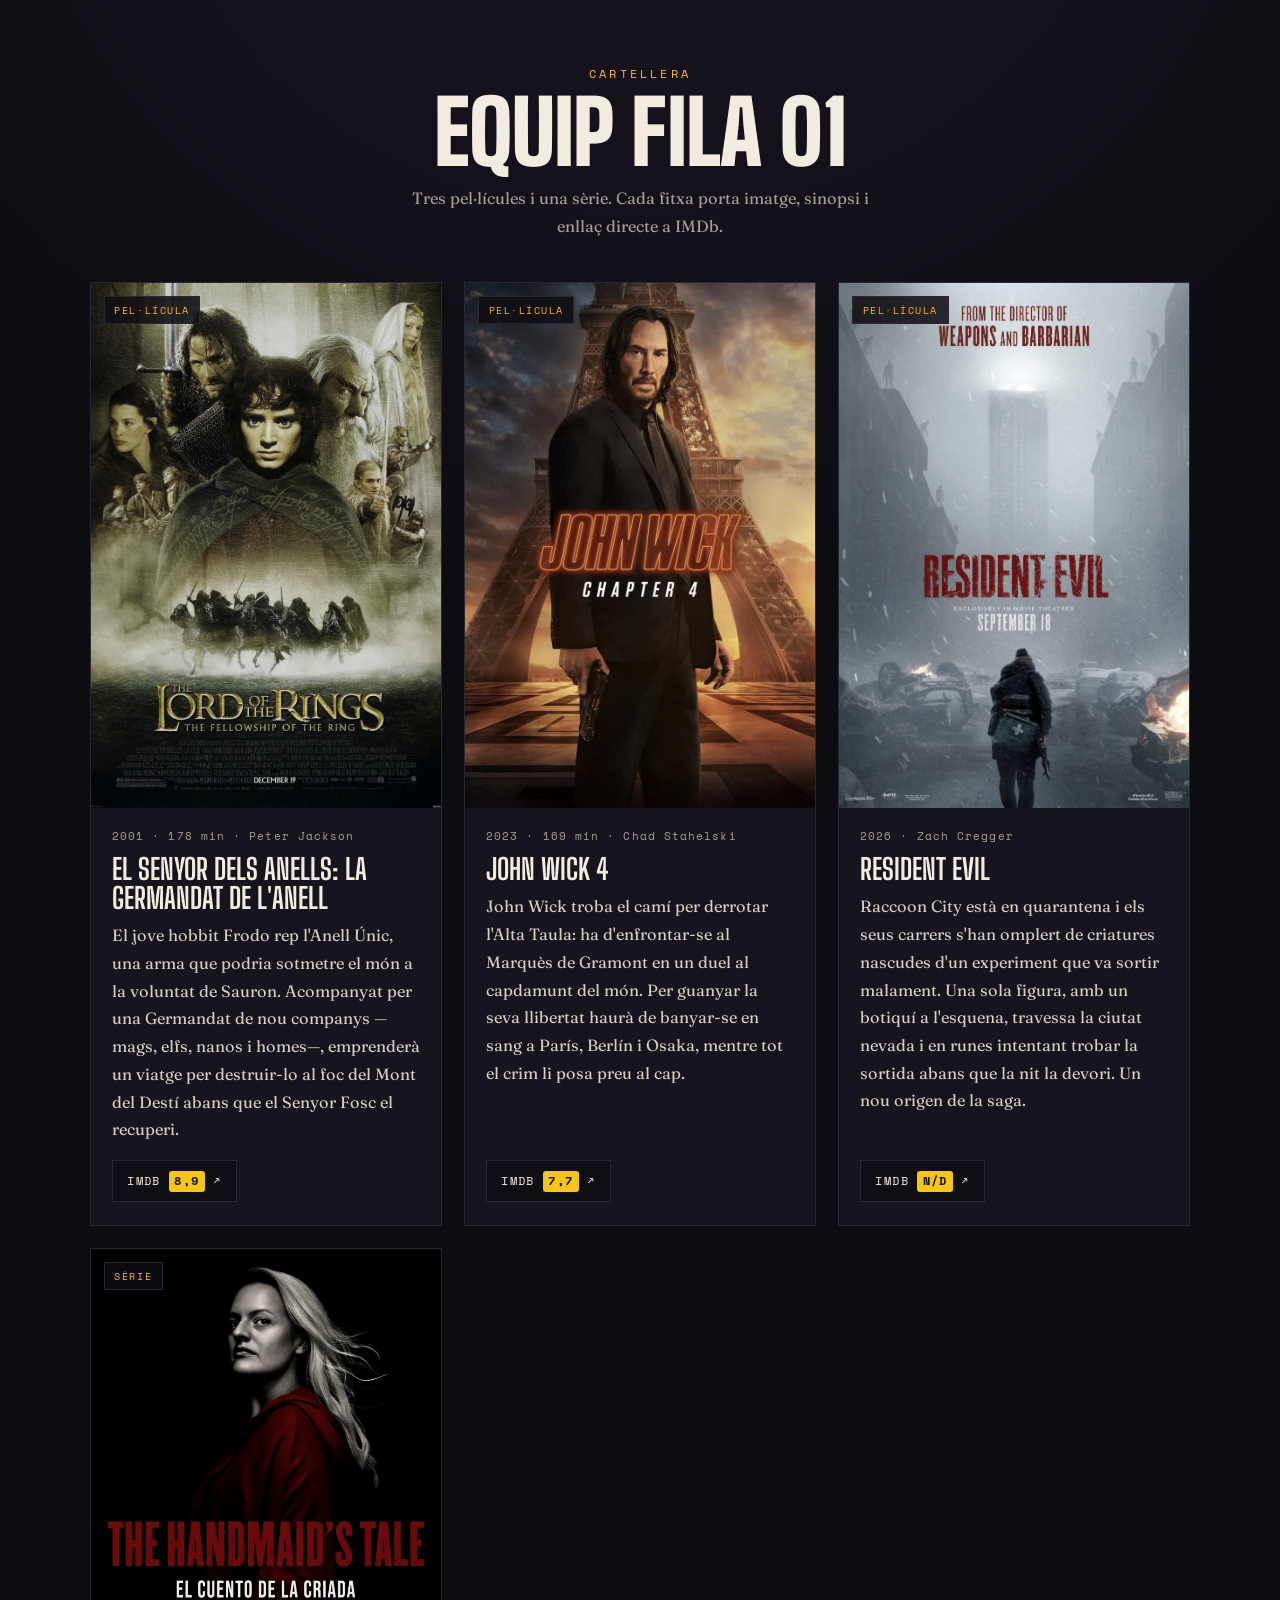
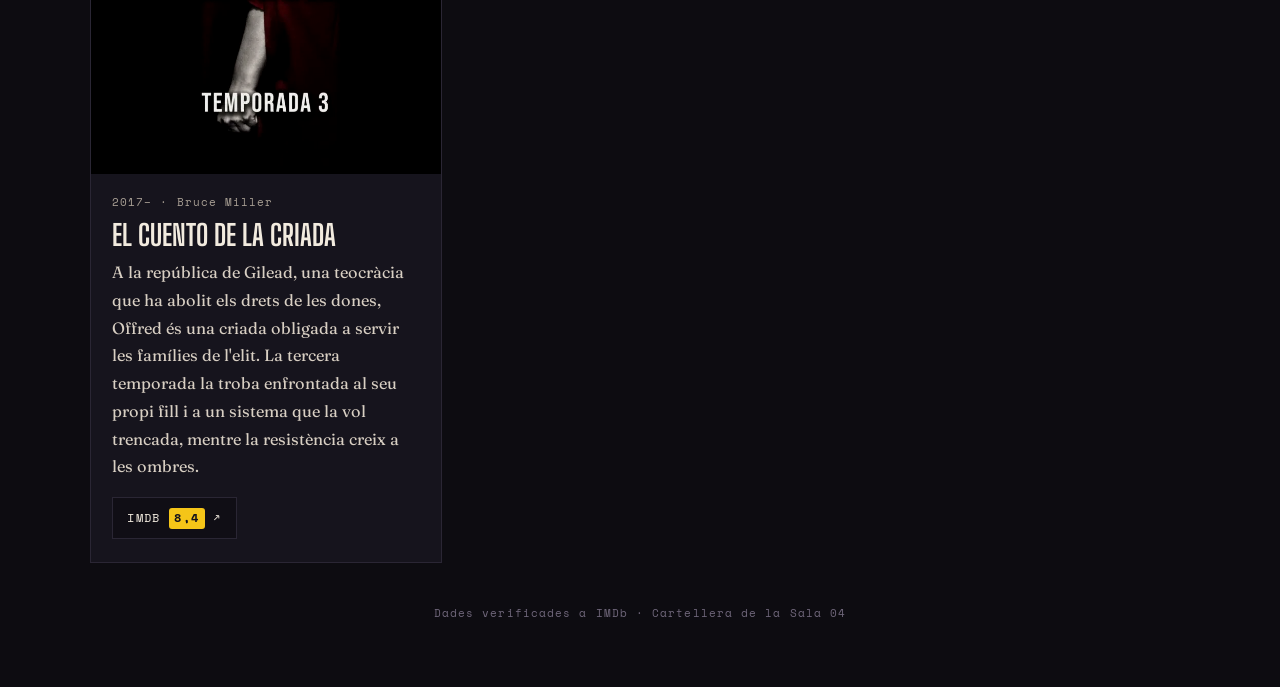
==== index.html @ b154870b "feat: añadir web de 4 series con CSS propio y README" ====
<!DOCTYPE html>
<html lang="ca">
<head>
<meta charset="UTF-8">
<meta name="viewport" content="width=device-width, initial-scale=1">
<title>Equip Fila 01</title>
<link rel="preconnect" href="https://fonts.googleapis.com">
<link rel="preconnect" href="https://fonts.gstatic.com" crossorigin>
<link href="https://fonts.googleapis.com/css2?family=Big+Shoulders+Display:wght@700;900&family=Fraunces:ital,wght@0,400;0,600;1,400&family=Space+Mono:wght@400;700&display=swap" rel="stylesheet">
<link rel="stylesheet" href="styles.css">
</head>
<body>

<header class="head">
  <p class="kicker">Cartellera</p>
  <h1>Equip Fila 01 </h1>
  <p class="intro">Tres pel·lícules i una sèrie. Cada fitxa porta imatge, sinopsi i enllaç directe a IMDb.</p>
</header>

<main class="grid">

  <!-- 01 -->
  <article class="card">
    <figure class="poster">
      <img src="images/peli1.jpg" alt="Pòster d'El Senyor dels Anells: La Germandat de l'Anell" loading="lazy">
      <span class="tag">Pel·lícula</span>
    </figure>
    <div class="info">
      <p class="meta">2001 · 178 min · Peter Jackson</p>
      <h2>El Senyor dels Anells: La Germandat de l'Anell</h2>
      <p class="synopsis">El jove hobbit Frodo rep l'Anell Únic, una arma que podria sotmetre el món a la voluntat de Sauron. Acompanyat per una Germandat de nou companys —mags, elfs, nanos i homes—, emprenderà un viatge per destruir-lo al foc del Mont del Destí abans que el Senyor Fosc el recuperi.</p>
      <a class="imdb" href="https://www.imdb.com/title/tt0120737/?ref_=ext_shr_lnk" target="_blank" rel="noopener noreferrer">IMDb <span>8,9</span> ↗</a>
    </div>
  </article>

  <!-- 02 -->
  <article class="card">
    <figure class="poster">
      <img src="images/peli2.jpg" alt="Pòster de John Wick: Chapter 4" loading="lazy">
      <span class="tag">Pel·lícula</span>
    </figure>
    <div class="info">
      <p class="meta">2023 · 169 min · Chad Stahelski</p>
      <h2>John Wick 4</h2>
      <p class="synopsis">John Wick troba el camí per derrotar l'Alta Taula: ha d'enfrontar-se al Marquès de Gramont en un duel al capdamunt del món. Per guanyar la seva llibertat haurà de banyar-se en sang a París, Berlín i Osaka, mentre tot el crim li posa preu al cap.</p>
      <a class="imdb" href="https://www.imdb.com/title/tt10366206/?ref_=ext_shr_lnk" target="_blank" rel="noopener noreferrer">IMDb <span>7,7</span> ↗</a>
    </div>
  </article>

  <!-- 03 -->
  <article class="card">
    <figure class="poster">
      <img src="images/peli3.jpg" alt="Pòster de Resident Evil (2026)" loading="lazy">
      <span class="tag">Pel·lícula</span>
    </figure>
    <div class="info">
      <p class="meta">2026 · Zach Cregger</p>
      <h2>Resident Evil</h2>
      <p class="synopsis">Raccoon City està en quarantena i els seus carrers s'han omplert de criatures nascudes d'un experiment que va sortir malament. Una sola figura, amb un botiquí a l'esquena, travessa la ciutat nevada i en runes intentant trobar la sortida abans que la nit la devori. Un nou origen de la saga.</p>
      <a class="imdb" href="https://www.imdb.com/title/tt35538033/?ref_=ext_shr_lnk" target="_blank" rel="noopener noreferrer">IMDb <span>n/d</span> ↗</a>
    </div>
  </article>

  <!-- 04 -->
  <article class="card">
    <figure class="poster">
      <img src="images/peli4.webp" alt="Pòster de El cuento de la criada (The Handmaid's Tale), temporada 3" loading="lazy">
      <span class="tag">Sèrie</span>
    </figure>
    <div class="info">
      <p class="meta">2017– · Bruce Miller</p>
      <h2>El cuento de la criada</h2>
      <p class="synopsis">A la república de Gilead, una teocràcia que ha abolit els drets de les dones, Offred és una criada obligada a servir les famílies de l'elit. La tercera temporada la troba enfrontada al seu propi fill i a un sistema que la vol trencada, mentre la resistència creix a les ombres.</p>
      <a class="imdb" href="https://www.imdb.com/title/tt5834204/?ref_=ext_shr_lnk" target="_blank" rel="noopener noreferrer">IMDb <span>8,4</span> ↗</a>
    </div>
  </article>

</main>

<footer class="foot">Dades verificades a IMDb · Cartellera de la Sala 04</footer>

</body>
</html>
---- styles.css ----
*,*::before,*::after{box-sizing:border-box}

:root{
  --bg:#0d0c11;
  --card:#16141d;
  --line:#2a2634;
  --paper:#f2ebdf;
  --dim:#a89f94;
  --amber:#ffb43a;
  --display:"Big Shoulders Display",Impact,sans-serif;
  --body:"Fraunces",Georgia,serif;
  --mono:"Space Mono",monospace;
}

body{
  margin:0;background:var(--bg);color:var(--paper);
  font-family:var(--body);line-height:1.7;font-size:1.02rem;
  padding:clamp(1.5rem,5vw,4rem);
  background-image:radial-gradient(120% 60% at 50% -10%,#1a1622,transparent 60%);
}

/* Capçalera */
.head{max-width:1100px;margin:0 auto 2.6rem;text-align:center}
.kicker{font-family:var(--mono);font-size:.72rem;letter-spacing:.28em;text-transform:uppercase;color:var(--amber);margin:0 0 .6rem}
.head h1{font-family:var(--display);font-weight:900;text-transform:uppercase;
  font-size:clamp(2.6rem,9vw,5.5rem);line-height:.9;margin:0 0 .8rem;letter-spacing:-.01em}
.intro{max-width:44ch;margin:0 auto;color:var(--dim)}

/* Graella de fitxes */
.grid{max-width:1100px;margin:0 auto;display:grid;gap:1.4rem;
  grid-template-columns:repeat(auto-fit,minmax(300px,1fr))}

.card{display:flex;flex-direction:column;background:var(--card);border:1px solid var(--line);
  overflow:hidden;transition:transform .35s ease,border-color .35s ease,box-shadow .35s ease}
.card:hover{transform:translateY(-6px);border-color:var(--amber);box-shadow:0 22px 44px rgba(0,0,0,.5)}

.poster{position:relative;margin:0}
.poster img{width:100%;aspect-ratio:2/3;object-fit:cover;display:block;
  filter:grayscale(.4) contrast(1.05);transition:filter .5s ease,transform .6s ease}
.card:hover .poster img{filter:none;transform:scale(1.05)}
.tag{position:absolute;top:.8rem;left:.8rem;font-family:var(--mono);font-size:.6rem;
  letter-spacing:.16em;text-transform:uppercase;background:rgba(13,12,17,.85);
  color:var(--amber);padding:.32rem .6rem;border:1px solid var(--line)}

.info{padding:1.2rem 1.3rem 1.4rem;display:flex;flex-direction:column;gap:.6rem;flex:1}
.meta{font-family:var(--mono);font-size:.68rem;letter-spacing:.1em;color:var(--dim);margin:0}
.info h2{font-family:var(--display);font-weight:700;text-transform:uppercase;
  font-size:1.8rem;line-height:1;margin:0}
.synopsis{color:#d8cfc3;margin:0;flex:1}

/* Enllaç IMDb */
.imdb{margin-top:.4rem;text-decoration:none;display:inline-flex;align-items:center;gap:.5rem;
  font-family:var(--mono);font-size:.72rem;letter-spacing:.12em;text-transform:uppercase;
  color:var(--paper);border:1px solid var(--line);background:#100e15;
  padding:.6rem .9rem;width:max-content;transition:background .3s,color .3s,border-color .3s}
.imdb span{background:#f5c518;color:#14121b;font-weight:700;padding:.05rem .35rem;border-radius:3px}
.imdb:hover{background:var(--amber);color:#14121b;border-color:var(--amber)}
.imdb:hover span{background:#14121b;color:#f5c518}
.imdb:focus-visible{outline:2px solid var(--amber);outline-offset:3px}

/* Peu */
.foot{max-width:1100px;margin:2.6rem auto 0;text-align:center;
  font-family:var(--mono);font-size:.68rem;letter-spacing:.1em;color:#6f667a}

@media (max-width:600px){
  .grid{grid-template-columns:1fr}
}
@media (prefers-reduced-motion:reduce){
  *{transition:none!important}
}
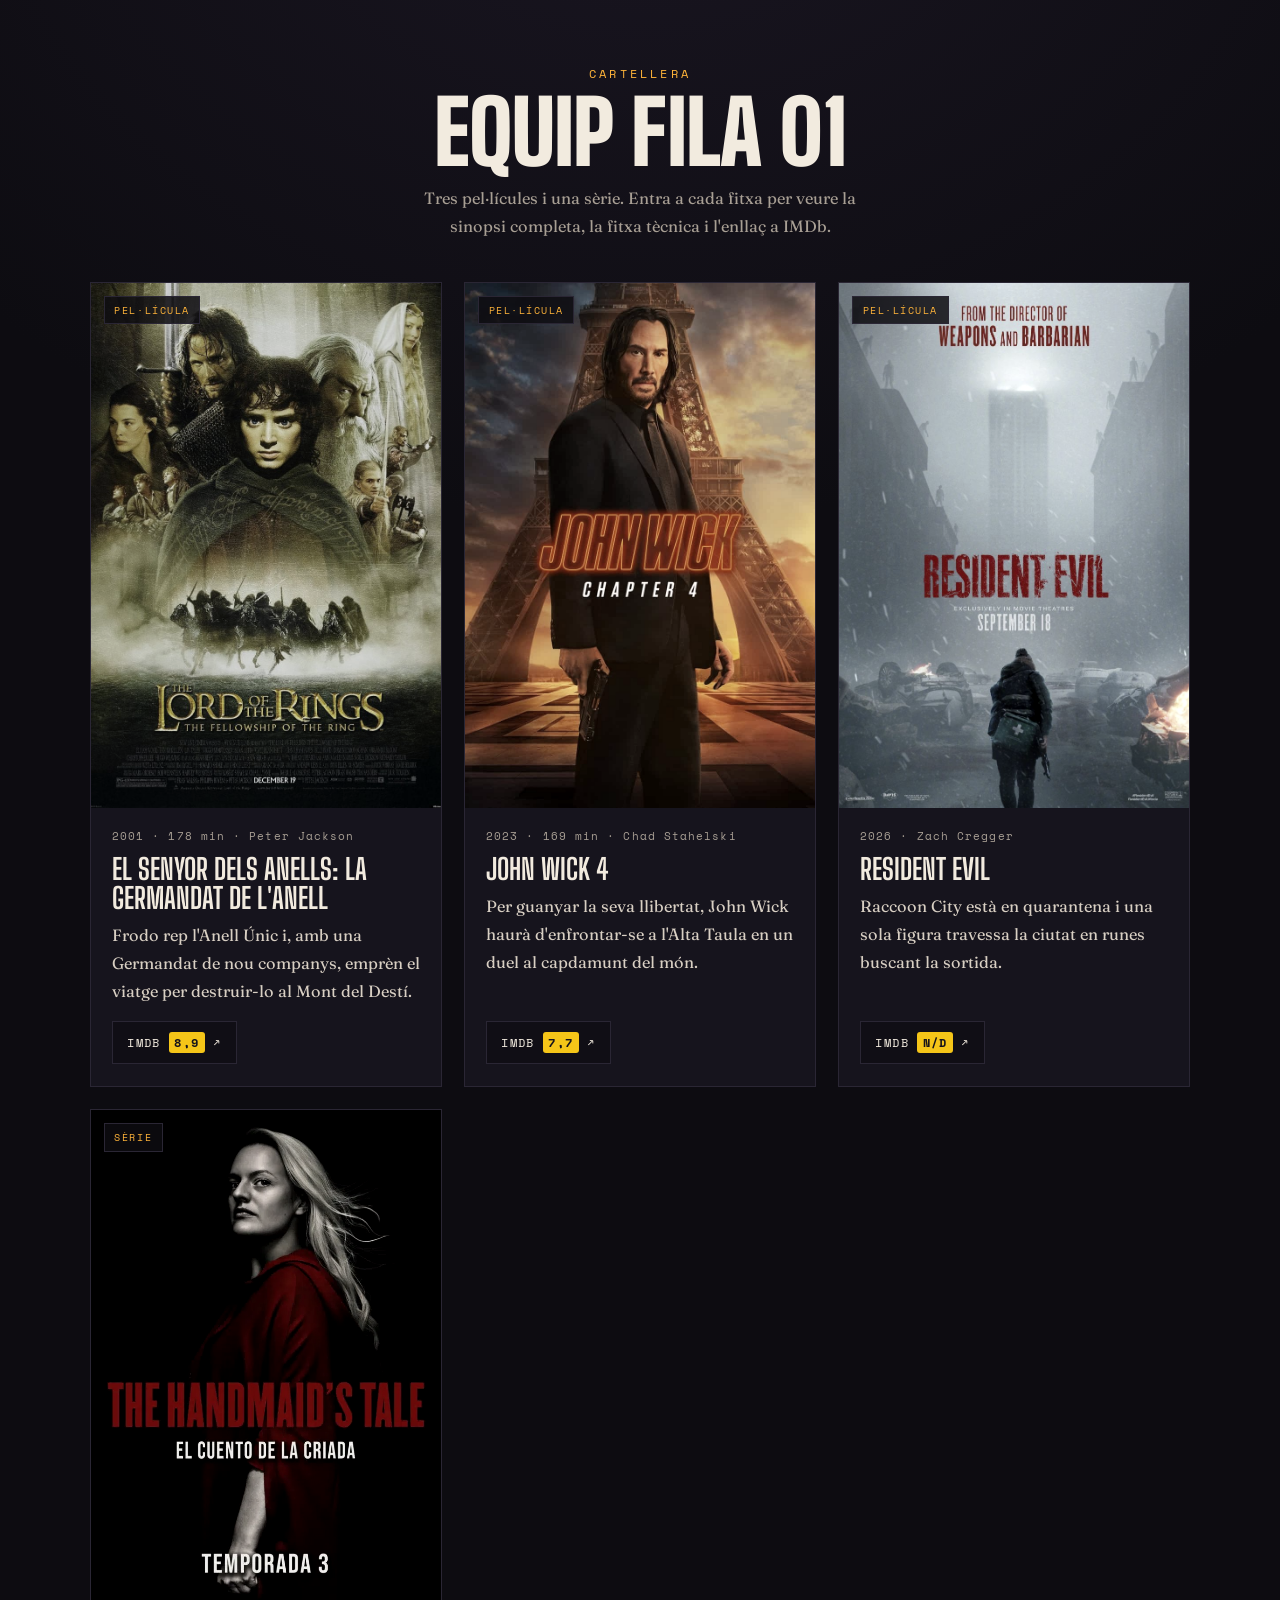
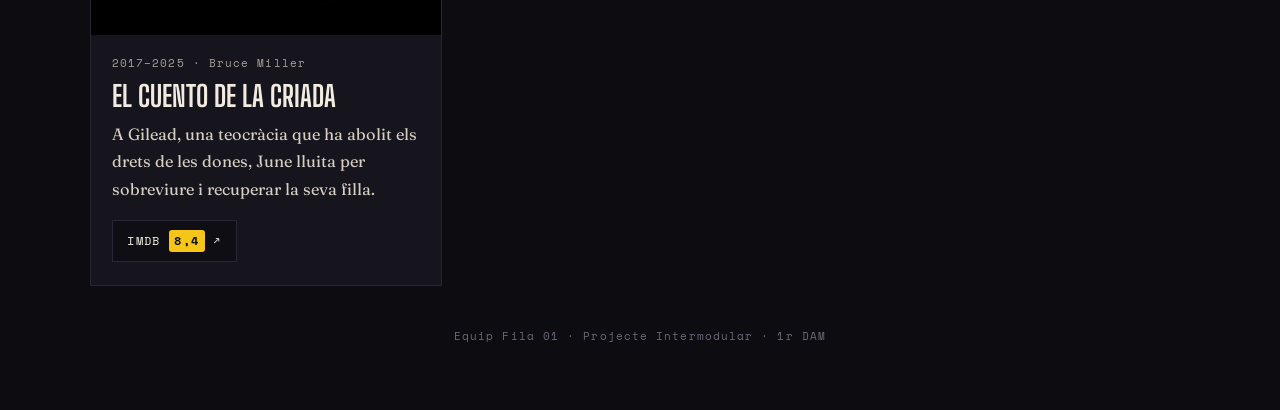
==== commit 586fc5b4: "feat: reestructurar carpetas y añadir páginas de detalle - Mover styles.css a css/ e images/ a img/ " ====
--- a/index.html
+++ b/index.html
@@ -3,81 +3,89 @@
 <head>
 <meta charset="UTF-8">
 <meta name="viewport" content="width=device-width, initial-scale=1">
-<title>Equip Fila 01</title>
+<title>Equip Fila 01 · Cartellera</title>
 <link rel="preconnect" href="https://fonts.googleapis.com">
 <link rel="preconnect" href="https://fonts.gstatic.com" crossorigin>
 <link href="https://fonts.googleapis.com/css2?family=Big+Shoulders+Display:wght@700;900&family=Fraunces:ital,wght@0,400;0,600;1,400&family=Space+Mono:wght@400;700&display=swap" rel="stylesheet">
-<link rel="stylesheet" href="styles.css">
+<link rel="stylesheet" href="css/styles.css">
 </head>
 <body>
 
 <header class="head">
   <p class="kicker">Cartellera</p>
-  <h1>Equip Fila 01 </h1>
-  <p class="intro">Tres pel·lícules i una sèrie. Cada fitxa porta imatge, sinopsi i enllaç directe a IMDb.</p>
+  <h1>Equip Fila 01</h1>
+  <p class="intro">Tres pel·lícules i una sèrie. Entra a cada fitxa per veure la sinopsi completa, la fitxa tècnica i l'enllaç a IMDb.</p>
 </header>
 
 <main class="grid">
 
   <!-- 01 -->
   <article class="card">
-    <figure class="poster">
-      <img src="images/peli1.jpg" alt="Pòster d'El Senyor dels Anells: La Germandat de l'Anell" loading="lazy">
-      <span class="tag">Pel·lícula</span>
-    </figure>
+    <a class="card-link" href="html/senyor-anells.html">
+      <figure class="poster">
+        <img src="img/peli1.jpg" alt="Pòster d'El Senyor dels Anells: La Germandat de l'Anell" loading="lazy">
+        <span class="tag">Pel·lícula</span>
+      </figure>
+    </a>
     <div class="info">
       <p class="meta">2001 · 178 min · Peter Jackson</p>
-      <h2>El Senyor dels Anells: La Germandat de l'Anell</h2>
-      <p class="synopsis">El jove hobbit Frodo rep l'Anell Únic, una arma que podria sotmetre el món a la voluntat de Sauron. Acompanyat per una Germandat de nou companys —mags, elfs, nanos i homes—, emprenderà un viatge per destruir-lo al foc del Mont del Destí abans que el Senyor Fosc el recuperi.</p>
-      <a class="imdb" href="https://www.imdb.com/title/tt0120737/?ref_=ext_shr_lnk" target="_blank" rel="noopener noreferrer">IMDb <span>8,9</span> ↗</a>
+      <h2><a class="card-link" href="html/senyor-anells.html">El Senyor dels Anells: La Germandat de l'Anell</a></h2>
+      <p class="synopsis">Frodo rep l'Anell Únic i, amb una Germandat de nou companys, emprèn el viatge per destruir-lo al Mont del Destí.</p>
+      <a class="imdb" href="https://www.imdb.com/title/tt0120737/" target="_blank" rel="noopener noreferrer">IMDb <span>8,9</span> ↗</a>
     </div>
   </article>
 
   <!-- 02 -->
   <article class="card">
-    <figure class="poster">
-      <img src="images/peli2.jpg" alt="Pòster de John Wick: Chapter 4" loading="lazy">
-      <span class="tag">Pel·lícula</span>
-    </figure>
+    <a class="card-link" href="html/john-wick-4.html">
+      <figure class="poster">
+        <img src="img/peli2.jpg" alt="Pòster de John Wick: Chapter 4" loading="lazy">
+        <span class="tag">Pel·lícula</span>
+      </figure>
+    </a>
     <div class="info">
       <p class="meta">2023 · 169 min · Chad Stahelski</p>
-      <h2>John Wick 4</h2>
-      <p class="synopsis">John Wick troba el camí per derrotar l'Alta Taula: ha d'enfrontar-se al Marquès de Gramont en un duel al capdamunt del món. Per guanyar la seva llibertat haurà de banyar-se en sang a París, Berlín i Osaka, mentre tot el crim li posa preu al cap.</p>
-      <a class="imdb" href="https://www.imdb.com/title/tt10366206/?ref_=ext_shr_lnk" target="_blank" rel="noopener noreferrer">IMDb <span>7,7</span> ↗</a>
+      <h2><a class="card-link" href="html/john-wick-4.html">John Wick 4</a></h2>
+      <p class="synopsis">Per guanyar la seva llibertat, John Wick haurà d'enfrontar-se a l'Alta Taula en un duel al capdamunt del món.</p>
+      <a class="imdb" href="https://www.imdb.com/title/tt10366206/" target="_blank" rel="noopener noreferrer">IMDb <span>7,7</span> ↗</a>
     </div>
   </article>
 
   <!-- 03 -->
   <article class="card">
-    <figure class="poster">
-      <img src="images/peli3.jpg" alt="Pòster de Resident Evil (2026)" loading="lazy">
-      <span class="tag">Pel·lícula</span>
-    </figure>
+    <a class="card-link" href="html/resident-evil.html">
+      <figure class="poster">
+        <img src="img/peli3.jpg" alt="Pòster de Resident Evil (2026)" loading="lazy">
+        <span class="tag">Pel·lícula</span>
+      </figure>
+    </a>
     <div class="info">
       <p class="meta">2026 · Zach Cregger</p>
-      <h2>Resident Evil</h2>
-      <p class="synopsis">Raccoon City està en quarantena i els seus carrers s'han omplert de criatures nascudes d'un experiment que va sortir malament. Una sola figura, amb un botiquí a l'esquena, travessa la ciutat nevada i en runes intentant trobar la sortida abans que la nit la devori. Un nou origen de la saga.</p>
-      <a class="imdb" href="https://www.imdb.com/title/tt35538033/?ref_=ext_shr_lnk" target="_blank" rel="noopener noreferrer">IMDb <span>n/d</span> ↗</a>
+      <h2><a class="card-link" href="html/resident-evil.html">Resident Evil</a></h2>
+      <p class="synopsis">Raccoon City està en quarantena i una sola figura travessa la ciutat en runes buscant la sortida.</p>
+      <a class="imdb" href="https://www.imdb.com/title/tt35538033/" target="_blank" rel="noopener noreferrer">IMDb <span>n/d</span> ↗</a>
     </div>
   </article>
 
   <!-- 04 -->
   <article class="card">
-    <figure class="poster">
-      <img src="images/peli4.webp" alt="Pòster de El cuento de la criada (The Handmaid's Tale), temporada 3" loading="lazy">
-      <span class="tag">Sèrie</span>
-    </figure>
+    <a class="card-link" href="html/cuento-criada.html">
+      <figure class="poster">
+        <img src="img/peli4.webp" alt="Pòster d'El cuento de la criada (The Handmaid's Tale)" loading="lazy">
+        <span class="tag">Sèrie</span>
+      </figure>
+    </a>
     <div class="info">
-      <p class="meta">2017– · Bruce Miller</p>
-      <h2>El cuento de la criada</h2>
-      <p class="synopsis">A la república de Gilead, una teocràcia que ha abolit els drets de les dones, Offred és una criada obligada a servir les famílies de l'elit. La tercera temporada la troba enfrontada al seu propi fill i a un sistema que la vol trencada, mentre la resistència creix a les ombres.</p>
-      <a class="imdb" href="https://www.imdb.com/title/tt5834204/?ref_=ext_shr_lnk" target="_blank" rel="noopener noreferrer">IMDb <span>8,4</span> ↗</a>
+      <p class="meta">2017–2025 · Bruce Miller</p>
+      <h2><a class="card-link" href="html/cuento-criada.html">El cuento de la criada</a></h2>
+      <p class="synopsis">A Gilead, una teocràcia que ha abolit els drets de les dones, June lluita per sobreviure i recuperar la seva filla.</p>
+      <a class="imdb" href="https://www.imdb.com/title/tt5834204/" target="_blank" rel="noopener noreferrer">IMDb <span>8,4</span> ↗</a>
     </div>
   </article>
 
 </main>
 
-<footer class="foot">Dades verificades a IMDb · Cartellera de la Sala 04</footer>
+<footer class="foot">Equip Fila 01 · Projecte Intermodular · 1r DAM</footer>
 
 </body>
 </html>
--- a/css/styles.css
+++ b/css/styles.css
@@ -0,0 +1,103 @@
+*,*::before,*::after{box-sizing:border-box}
+
+:root{
+  --bg:#0d0c11;
+  --card:#16141d;
+  --line:#2a2634;
+  --paper:#f2ebdf;
+  --dim:#a89f94;
+  --amber:#ffb43a;
+  --display:"Big Shoulders Display",Impact,sans-serif;
+  --body:"Fraunces",Georgia,serif;
+  --mono:"Space Mono",monospace;
+}
+
+body{
+  margin:0;background:var(--bg);color:var(--paper);
+  font-family:var(--body);line-height:1.7;font-size:1.02rem;
+  padding:clamp(1.5rem,5vw,4rem);
+  background-image:radial-gradient(120% 60% at 50% -10%,#1a1622,transparent 60%);
+}
+
+/* Capçalera */
+.head{max-width:1100px;margin:0 auto 2.6rem;text-align:center}
+.kicker{font-family:var(--mono);font-size:.72rem;letter-spacing:.28em;text-transform:uppercase;color:var(--amber);margin:0 0 .6rem}
+.head h1{font-family:var(--display);font-weight:900;text-transform:uppercase;
+  font-size:clamp(2.6rem,9vw,5.5rem);line-height:.9;margin:0 0 .8rem;letter-spacing:-.01em}
+.intro{max-width:44ch;margin:0 auto;color:var(--dim)}
+
+/* Graella de fitxes */
+.grid{max-width:1100px;margin:0 auto;display:grid;gap:1.4rem;
+  grid-template-columns:repeat(auto-fit,minmax(300px,1fr))}
+
+.card{display:flex;flex-direction:column;background:var(--card);border:1px solid var(--line);
+  overflow:hidden;transition:transform .35s ease,border-color .35s ease,box-shadow .35s ease}
+.card:hover{transform:translateY(-6px);border-color:var(--amber);box-shadow:0 22px 44px rgba(0,0,0,.5)}
+
+.poster{position:relative;margin:0}
+.poster img{width:100%;aspect-ratio:2/3;object-fit:cover;display:block;
+  filter:grayscale(.4) contrast(1.05);transition:filter .5s ease,transform .6s ease}
+.card:hover .poster img{filter:none;transform:scale(1.05)}
+.tag{position:absolute;top:.8rem;left:.8rem;font-family:var(--mono);font-size:.6rem;
+  letter-spacing:.16em;text-transform:uppercase;background:rgba(13,12,17,.85);
+  color:var(--amber);padding:.32rem .6rem;border:1px solid var(--line)}
+
+.info{padding:1.2rem 1.3rem 1.4rem;display:flex;flex-direction:column;gap:.6rem;flex:1}
+.meta{font-family:var(--mono);font-size:.68rem;letter-spacing:.1em;color:var(--dim);margin:0}
+.info h2{font-family:var(--display);font-weight:700;text-transform:uppercase;
+  font-size:1.8rem;line-height:1;margin:0}
+.synopsis{color:#d8cfc3;margin:0;flex:1}
+
+/* Enllaç IMDb */
+.imdb{margin-top:.4rem;text-decoration:none;display:inline-flex;align-items:center;gap:.5rem;
+  font-family:var(--mono);font-size:.72rem;letter-spacing:.12em;text-transform:uppercase;
+  color:var(--paper);border:1px solid var(--line);background:#100e15;
+  padding:.6rem .9rem;width:max-content;transition:background .3s,color .3s,border-color .3s}
+.imdb span{background:#f5c518;color:#14121b;font-weight:700;padding:.05rem .35rem;border-radius:3px}
+.imdb:hover{background:var(--amber);color:#14121b;border-color:var(--amber)}
+.imdb:hover span{background:#14121b;color:#f5c518}
+.imdb:focus-visible{outline:2px solid var(--amber);outline-offset:3px}
+
+/* Enllaç de la fitxa a la pàgina de detall */
+.card-link{color:inherit;text-decoration:none}
+.card-link:hover h2{color:var(--amber)}
+.card-link:focus-visible{outline:2px solid var(--amber);outline-offset:4px}
+.more{font-family:var(--mono);font-size:.68rem;letter-spacing:.12em;text-transform:uppercase;color:var(--amber);margin:0}
+
+/* Navegació */
+.nav{max-width:1100px;margin:0 auto 2rem;display:flex;flex-wrap:wrap;gap:.4rem 1.2rem;
+  justify-content:center;font-family:var(--mono);font-size:.7rem;letter-spacing:.12em;text-transform:uppercase}
+.nav a{color:var(--dim);text-decoration:none;padding:.3rem 0;border-bottom:1px solid transparent;transition:color .3s,border-color .3s}
+.nav a:hover,.nav a[aria-current="page"]{color:var(--amber);border-color:var(--amber)}
+
+/* Pàgina de detall */
+.detail{max-width:1100px;margin:0 auto;display:grid;gap:clamp(1.5rem,4vw,3rem);
+  grid-template-columns:minmax(0,2fr) minmax(0,3fr);align-items:start;
+  background:var(--card);border:1px solid var(--line);padding:clamp(1rem,3vw,2rem)}
+.detail .poster img{filter:none}
+.detail .info{padding:0;gap:1rem}
+.detail h1{font-family:var(--display);font-weight:900;text-transform:uppercase;
+  font-size:clamp(2.2rem,6vw,4rem);line-height:.95;margin:0}
+.detail .synopsis{font-size:1.08rem}
+.facts{display:grid;grid-template-columns:max-content 1fr;gap:.4rem 1.2rem;margin:.4rem 0;
+  border-top:1px solid var(--line);border-bottom:1px solid var(--line);padding:1rem 0}
+.facts dt{font-family:var(--mono);font-size:.68rem;letter-spacing:.12em;text-transform:uppercase;color:var(--amber)}
+.facts dd{margin:0;color:var(--paper)}
+.back{display:block;max-width:1100px;margin:0 auto 1.4rem;font-family:var(--mono);font-size:.72rem;
+  letter-spacing:.12em;text-transform:uppercase;color:var(--dim);text-decoration:none}
+.back:hover{color:var(--amber)}
+
+/* Peu */
+.foot{max-width:1100px;margin:2.6rem auto 0;text-align:center;
+  font-family:var(--mono);font-size:.68rem;letter-spacing:.1em;color:#6f667a}
+
+@media (max-width:600px){
+  .grid{grid-template-columns:1fr}
+}
+@media (max-width:760px){
+  .detail{grid-template-columns:1fr}
+  .detail .poster{max-width:360px;margin:0 auto}
+}
+@media (prefers-reduced-motion:reduce){
+  *{transition:none!important}
+}
